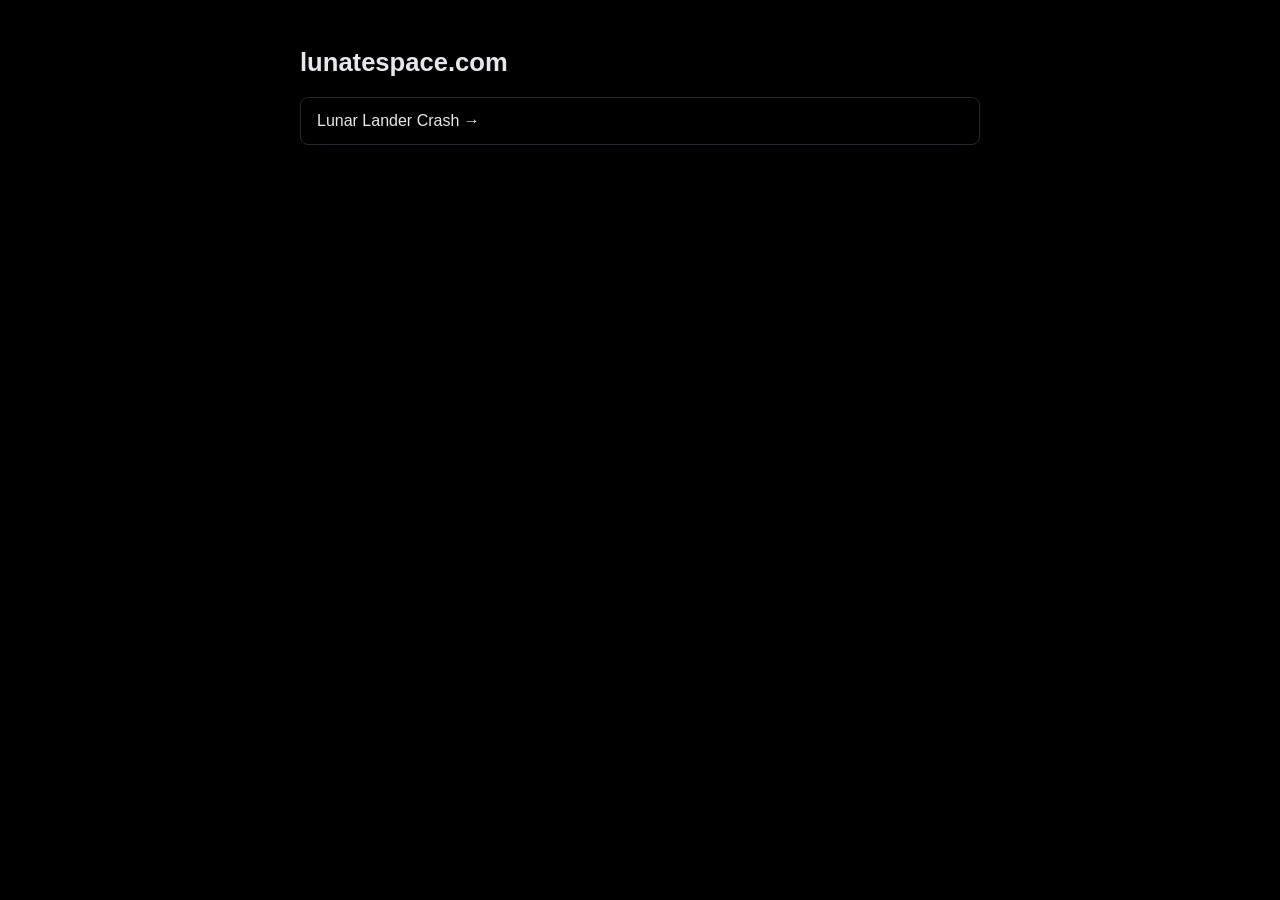
==== index.html @ 721f789e "Add files via upload" ====
<!doctype html>
<html lang="en">
<head>
<meta charset="utf-8">
<meta name="viewport" content="width=device-width, initial-scale=1">
<title>lunatespace.com</title>
<style>
  :root { color-scheme: dark; }
  html, body {
    margin: 0;
    padding: 0;
    background: #000;
    color: #e8e8ec;
    font-family: -apple-system, BlinkMacSystemFont, "Segoe UI", Roboto, sans-serif;
  }
  main {
    max-width: 680px;
    margin: 0 auto;
    padding: 48px 16px;
  }
  h1 {
    font-size: 1.6rem;
    margin: 0 0 20px;
  }
  ul {
    list-style: none;
    padding: 0;
  }
  li a {
    display: block;
    padding: 14px 16px;
    border: 1px solid #26262e;
    border-radius: 8px;
    color: #e8e8ec;
    text-decoration: none;
  }
  li a:hover {
    background: #17171c;
  }
</style>
</head>
<body>
<main>
  <h1>lunatespace.com</h1>
  <ul>
    <li><a href="lunar-lander.html">Lunar Lander Crash &rarr;</a></li>
  </ul>
</main>
</body>
</html>
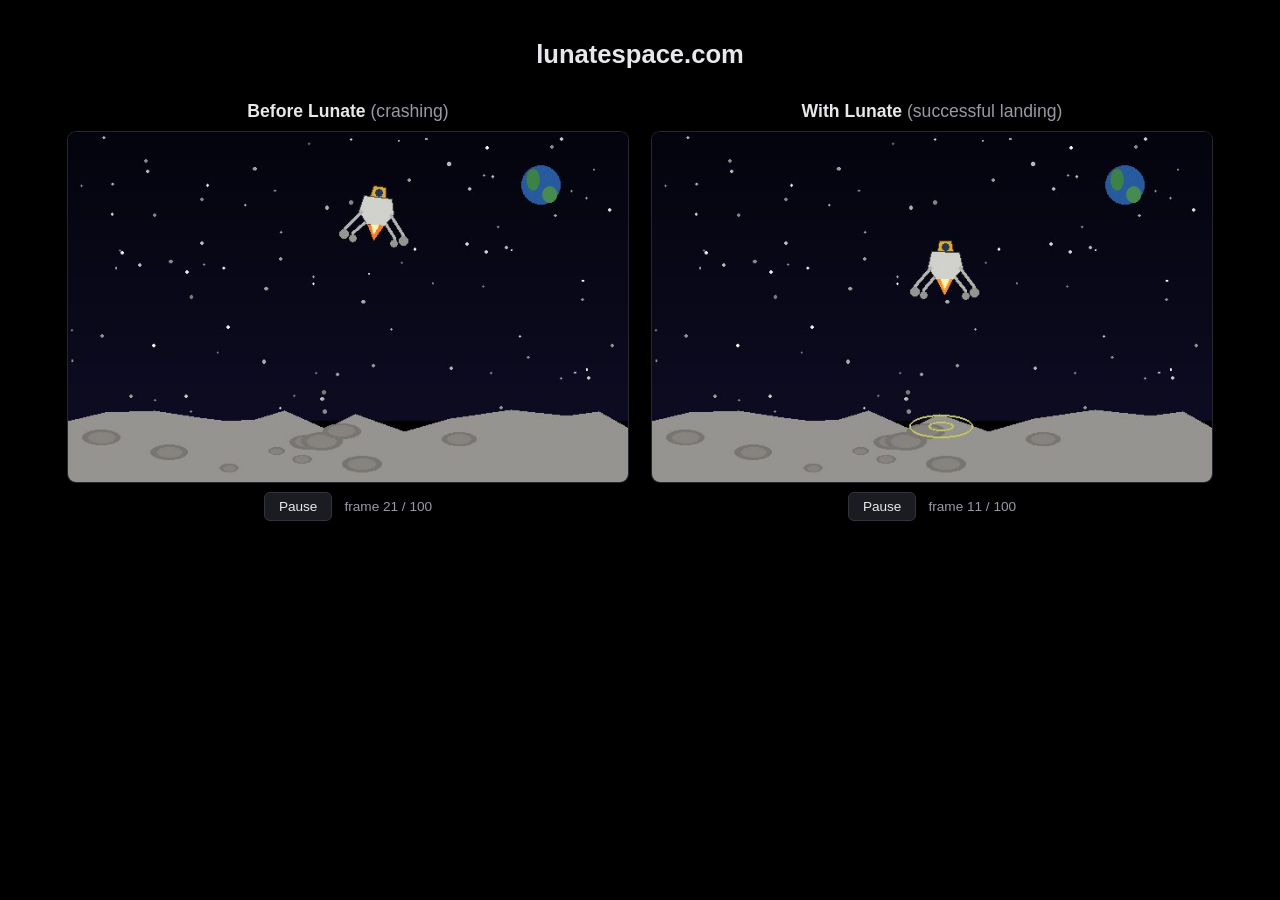
==== commit baf6321d: "Add files via upload" ====
--- a/index.html
+++ b/index.html
@@ -14,37 +14,189 @@
     font-family: -apple-system, BlinkMacSystemFont, "Segoe UI", Roboto, sans-serif;
   }
   main {
-    max-width: 680px;
+    max-width: 1200px;
     margin: 0 auto;
-    padding: 48px 16px;
+    padding: 40px 16px 64px;
+    text-align: center;
   }
   h1 {
     font-size: 1.6rem;
-    margin: 0 0 20px;
-  }
-  ul {
-    list-style: none;
-    padding: 0;
-  }
-  li a {
-    display: block;
-    padding: 14px 16px;
-    border: 1px solid #26262e;
+    margin: 0 0 32px;
+  }
+  .compare {
+    display: flex;
+    gap: 24px;
+    justify-content: center;
+    flex-wrap: wrap;
+  }
+  .panel {
+    flex: 1 1 420px;
+    max-width: 560px;
+  }
+  .panel h2 {
+    font-size: 1.1rem;
+    font-weight: 600;
+    margin: 0 0 4px;
+  }
+  .panel h2 .tag {
+    font-weight: 400;
+    color: #9a9aa5;
+  }
+  .player {
+    position: relative;
+    width: 100%;
+    aspect-ratio: 640 / 400;
+    background: #000;
     border-radius: 8px;
+    overflow: hidden;
+    box-shadow: 0 0 0 1px #26262e;
+    margin-top: 10px;
+  }
+  .player img {
+    position: absolute;
+    inset: 0;
+    width: 100%;
+    height: 100%;
+    display: none;
+  }
+  .player .loading {
+    position: absolute;
+    inset: 0;
+    display: flex;
+    align-items: center;
+    justify-content: center;
+    font-size: 0.85rem;
+    color: #7a7a85;
+  }
+  .controls {
+    margin-top: 10px;
+    display: flex;
+    align-items: center;
+    justify-content: center;
+    gap: 12px;
+    font-size: 0.85rem;
+    color: #9a9aa5;
+  }
+  button {
+    background: #1b1b22;
     color: #e8e8ec;
-    text-decoration: none;
-  }
-  li a:hover {
-    background: #17171c;
+    border: 1px solid #33333c;
+    border-radius: 6px;
+    padding: 6px 14px;
+    font-size: 0.85rem;
+    cursor: pointer;
+  }
+  button:hover {
+    background: #26262e;
   }
 </style>
 </head>
 <body>
 <main>
   <h1>lunatespace.com</h1>
-  <ul>
-    <li><a href="lunar-lander.html">Lunar Lander Crash &rarr;</a></li>
-  </ul>
+
+  <div class="compare">
+    <div class="panel">
+      <h2>Before Lunate <span class="tag">(crashing)</span></h2>
+      <div class="player" id="player-before">
+        <div class="loading">loading frames&hellip;</div>
+      </div>
+      <div class="controls">
+        <button id="toggle-before" type="button">Pause</button>
+        <span id="label-before">frame 1 / 100</span>
+      </div>
+    </div>
+
+    <div class="panel">
+      <h2>With Lunate <span class="tag">(successful landing)</span></h2>
+      <div class="player" id="player-with">
+        <div class="loading">loading frames&hellip;</div>
+      </div>
+      <div class="controls">
+        <button id="toggle-with" type="button">Pause</button>
+        <span id="label-with">frame 1 / 100</span>
+      </div>
+    </div>
+  </div>
 </main>
+
+<script>
+(function () {
+  var FRAME_COUNT = 100;
+  var FPS = 10;
+
+  function flipbook(opts) {
+    var player = document.getElementById(opts.playerId);
+    var loading = player.querySelector(".loading");
+    var toggleBtn = document.getElementById(opts.toggleId);
+    var label = document.getElementById(opts.labelId);
+
+    var images = [];
+    var loadedCount = 0;
+    var current = 0;
+    var playing = true;
+    var timer = null;
+
+    function show(index) {
+      for (var i = 0; i < images.length; i++) {
+        images[i].style.display = i === index ? "block" : "none";
+      }
+      label.textContent = "frame " + (index + 1) + " / " + FRAME_COUNT;
+    }
+
+    function tick() {
+      current = (current + 1) % FRAME_COUNT;
+      show(current);
+    }
+
+    function start() {
+      show(current);
+      timer = setInterval(tick, 1000 / FPS);
+    }
+
+    for (var i = 0; i < FRAME_COUNT; i++) {
+      var img = new Image();
+      img.src = opts.prefix + String(i).padStart(3, "0") + ".jpg";
+      img.alt = opts.alt + " frame " + (i + 1);
+      img.onload = function () {
+        loadedCount++;
+        if (loadedCount === FRAME_COUNT) {
+          loading.remove();
+          start();
+        }
+      };
+      player.appendChild(img);
+      images.push(img);
+    }
+
+    toggleBtn.addEventListener("click", function () {
+      playing = !playing;
+      if (playing) {
+        toggleBtn.textContent = "Pause";
+        timer = setInterval(tick, 1000 / FPS);
+      } else {
+        toggleBtn.textContent = "Play";
+        clearInterval(timer);
+      }
+    });
+  }
+
+  flipbook({
+    playerId: "player-before",
+    toggleId: "toggle-before",
+    labelId: "label-before",
+    prefix: "lunar-lander-frame-",
+    alt: "Lunar lander crash animation"
+  });
+
+  flipbook({
+    playerId: "player-with",
+    toggleId: "toggle-with",
+    labelId: "label-with",
+    prefix: "lunate-landing-frame-",
+    alt: "Successful lunar landing animation"
+  });
+})();
+</script>
 </body>
 </html>
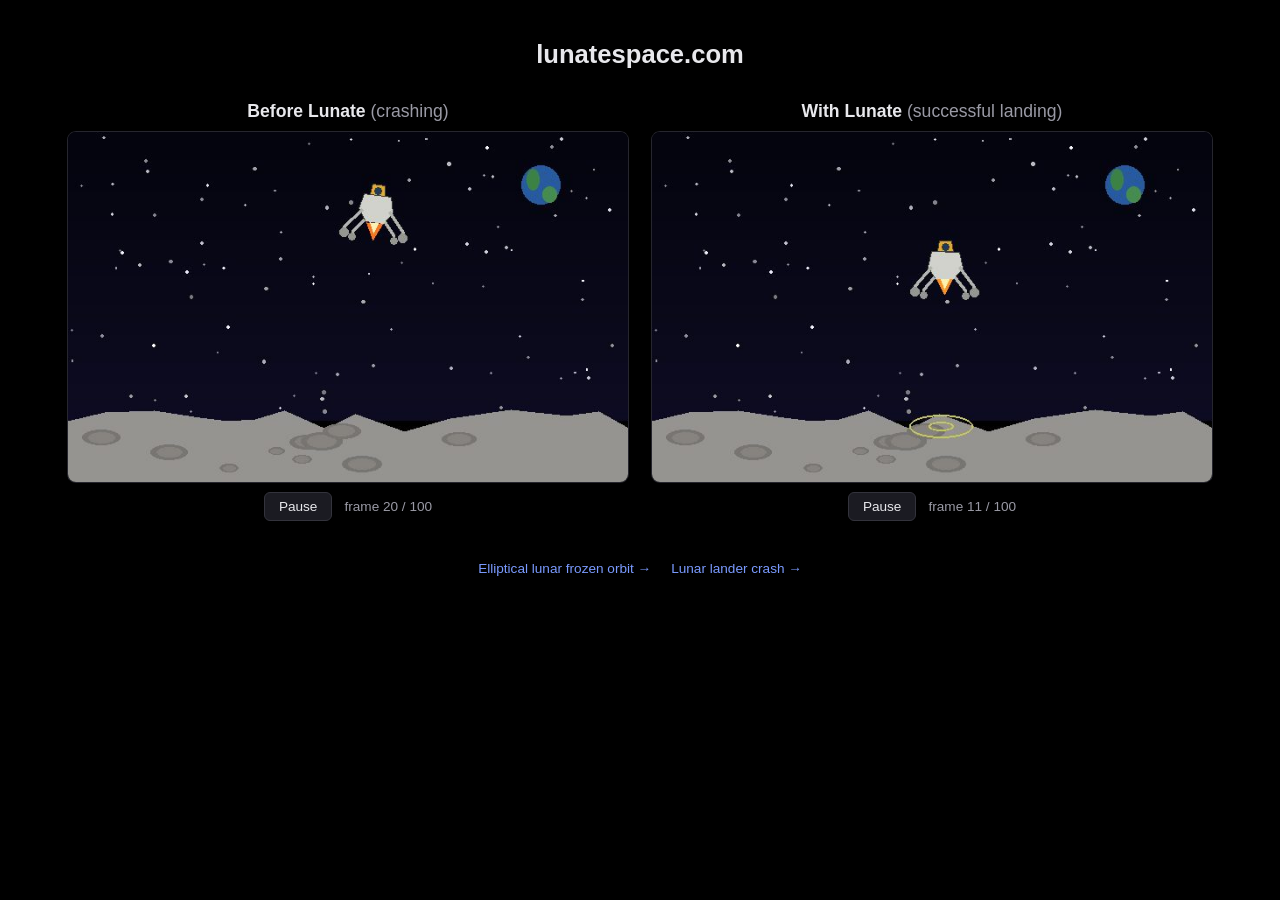
==== commit cb078d5f: "Add elliptical lunar frozen orbit visualization page New orbit.html: illustrative two-body sketch of" ====
--- a/index.html
+++ b/index.html
@@ -77,6 +77,21 @@
     font-size: 0.85rem;
     color: #9a9aa5;
   }
+  nav.more {
+    margin-top: 40px;
+    display: flex;
+    gap: 20px;
+    justify-content: center;
+    flex-wrap: wrap;
+    font-size: 0.85rem;
+  }
+  nav.more a {
+    color: #7a9aff;
+    text-decoration: none;
+  }
+  nav.more a:hover {
+    text-decoration: underline;
+  }
   button {
     background: #1b1b22;
     color: #e8e8ec;
@@ -118,6 +133,11 @@
       </div>
     </div>
   </div>
+
+  <nav class="more">
+    <a href="orbit.html">Elliptical lunar frozen orbit &rarr;</a>
+    <a href="lunar-lander.html">Lunar lander crash &rarr;</a>
+  </nav>
 </main>
 
 <script>
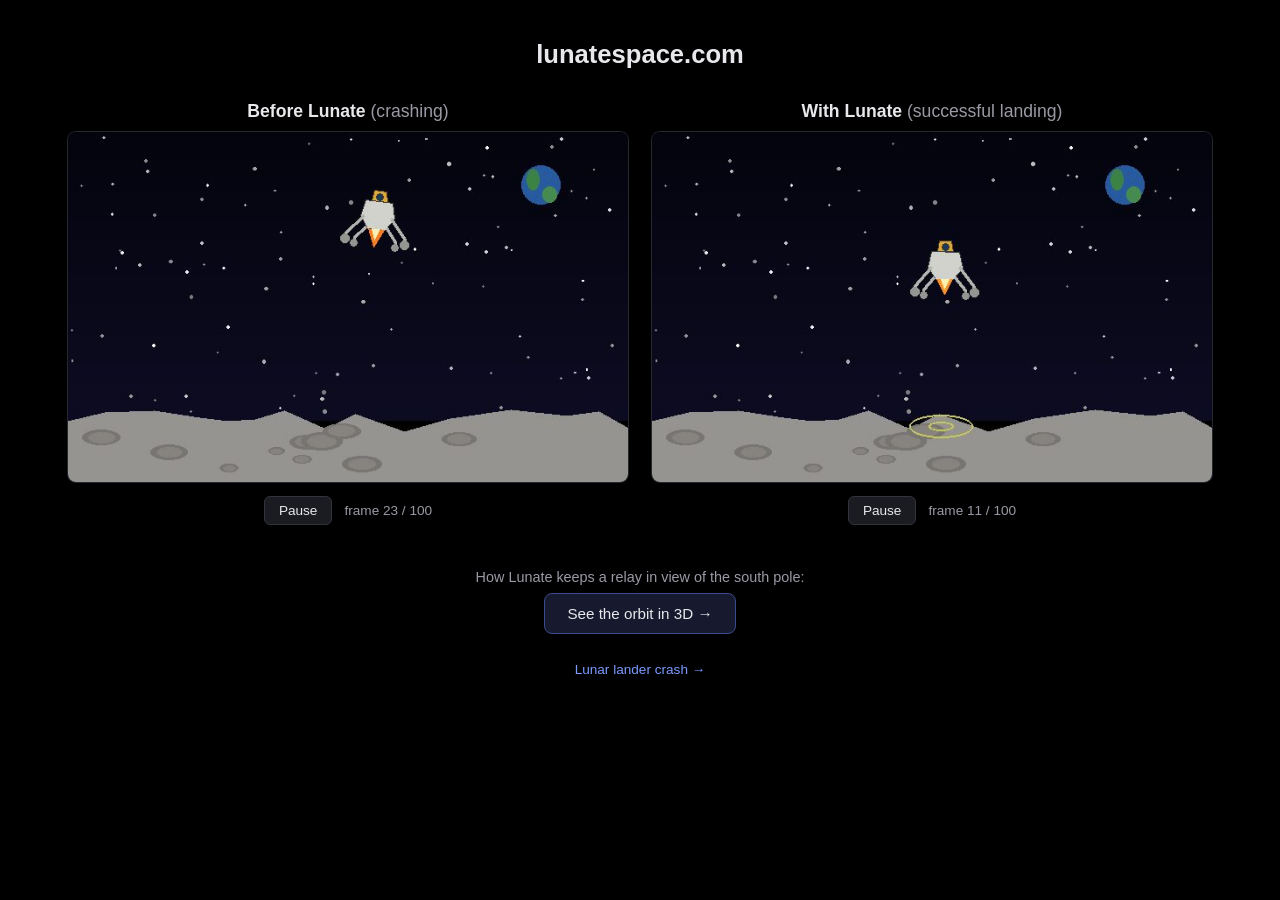
==== commit b76b5d00: "Reorganize site into assets/ + clean-URL pages; 3D orbit view Structure: - assets/css/site.css      " ====
--- a/index.html
+++ b/index.html
@@ -4,25 +4,8 @@
 <meta charset="utf-8">
 <meta name="viewport" content="width=device-width, initial-scale=1">
 <title>lunatespace.com</title>
+<link rel="stylesheet" href="assets/css/site.css">
 <style>
-  :root { color-scheme: dark; }
-  html, body {
-    margin: 0;
-    padding: 0;
-    background: #000;
-    color: #e8e8ec;
-    font-family: -apple-system, BlinkMacSystemFont, "Segoe UI", Roboto, sans-serif;
-  }
-  main {
-    max-width: 1200px;
-    margin: 0 auto;
-    padding: 40px 16px 64px;
-    text-align: center;
-  }
-  h1 {
-    font-size: 1.6rem;
-    margin: 0 0 32px;
-  }
   .compare {
     display: flex;
     gap: 24px;
@@ -40,69 +23,33 @@
   }
   .panel h2 .tag {
     font-weight: 400;
-    color: #9a9aa5;
+    color: var(--muted);
   }
-  .player {
-    position: relative;
-    width: 100%;
-    aspect-ratio: 640 / 400;
-    background: #000;
-    border-radius: 8px;
-    overflow: hidden;
-    box-shadow: 0 0 0 1px #26262e;
+  .panel .player {
     margin-top: 10px;
   }
-  .player img {
-    position: absolute;
-    inset: 0;
-    width: 100%;
-    height: 100%;
-    display: none;
+  .feature {
+    margin-top: 44px;
+    display: flex;
+    flex-direction: column;
+    align-items: center;
+    gap: 8px;
   }
-  .player .loading {
-    position: absolute;
-    inset: 0;
-    display: flex;
-    align-items: center;
-    justify-content: center;
-    font-size: 0.85rem;
-    color: #7a7a85;
-  }
-  .controls {
-    margin-top: 10px;
-    display: flex;
-    align-items: center;
-    justify-content: center;
-    gap: 12px;
-    font-size: 0.85rem;
-    color: #9a9aa5;
+  .feature p {
+    margin: 0;
+    color: var(--muted);
+    font-size: 0.9rem;
   }
   nav.more {
-    margin-top: 40px;
-    display: flex;
-    gap: 20px;
-    justify-content: center;
-    flex-wrap: wrap;
+    margin-top: 20px;
     font-size: 0.85rem;
   }
   nav.more a {
-    color: #7a9aff;
+    color: var(--accent);
     text-decoration: none;
   }
   nav.more a:hover {
     text-decoration: underline;
-  }
-  button {
-    background: #1b1b22;
-    color: #e8e8ec;
-    border: 1px solid #33333c;
-    border-radius: 6px;
-    padding: 6px 14px;
-    font-size: 0.85rem;
-    cursor: pointer;
-  }
-  button:hover {
-    background: #26262e;
   }
 </style>
 </head>
@@ -134,78 +81,22 @@
     </div>
   </div>
 
-  <nav class="more">
-    <a href="orbit.html">Elliptical lunar frozen orbit &rarr;</a>
-    <a href="lunar-lander.html">Lunar lander crash &rarr;</a>
-  </nav>
+  <div class="feature">
+    <p>How Lunate keeps a relay in view of the south pole:</p>
+    <a class="btn cta" href="orbit/">See the orbit in 3D &rarr;</a>
+    <nav class="more">
+      <a href="lunar-lander/">Lunar lander crash &rarr;</a>
+    </nav>
+  </div>
 </main>
 
+<script src="assets/js/flipbook.js"></script>
 <script>
-(function () {
-  var FRAME_COUNT = 100;
-  var FPS = 10;
-
-  function flipbook(opts) {
-    var player = document.getElementById(opts.playerId);
-    var loading = player.querySelector(".loading");
-    var toggleBtn = document.getElementById(opts.toggleId);
-    var label = document.getElementById(opts.labelId);
-
-    var images = [];
-    var loadedCount = 0;
-    var current = 0;
-    var playing = true;
-    var timer = null;
-
-    function show(index) {
-      for (var i = 0; i < images.length; i++) {
-        images[i].style.display = i === index ? "block" : "none";
-      }
-      label.textContent = "frame " + (index + 1) + " / " + FRAME_COUNT;
-    }
-
-    function tick() {
-      current = (current + 1) % FRAME_COUNT;
-      show(current);
-    }
-
-    function start() {
-      show(current);
-      timer = setInterval(tick, 1000 / FPS);
-    }
-
-    for (var i = 0; i < FRAME_COUNT; i++) {
-      var img = new Image();
-      img.src = opts.prefix + String(i).padStart(3, "0") + ".jpg";
-      img.alt = opts.alt + " frame " + (i + 1);
-      img.onload = function () {
-        loadedCount++;
-        if (loadedCount === FRAME_COUNT) {
-          loading.remove();
-          start();
-        }
-      };
-      player.appendChild(img);
-      images.push(img);
-    }
-
-    toggleBtn.addEventListener("click", function () {
-      playing = !playing;
-      if (playing) {
-        toggleBtn.textContent = "Pause";
-        timer = setInterval(tick, 1000 / FPS);
-      } else {
-        toggleBtn.textContent = "Play";
-        clearInterval(timer);
-      }
-    });
-  }
-
   flipbook({
     playerId: "player-before",
     toggleId: "toggle-before",
     labelId: "label-before",
-    prefix: "lunar-lander-frame-",
+    prefix: "assets/img/lunar-lander/frame-",
     alt: "Lunar lander crash animation"
   });
 
@@ -213,10 +104,9 @@
     playerId: "player-with",
     toggleId: "toggle-with",
     labelId: "label-with",
-    prefix: "lunate-landing-frame-",
+    prefix: "assets/img/lunate-landing/frame-",
     alt: "Successful lunar landing animation"
   });
-})();
 </script>
 </body>
 </html>
--- a/assets/css/site.css
+++ b/assets/css/site.css
@@ -0,0 +1,154 @@
+/* lunatespace.com — shared styles */
+
+:root {
+  color-scheme: dark;
+
+  --bg: #000;
+  --fg: #e8e8ec;
+  --muted: #9a9aa5;
+  --dim: #7a7a85;
+  --hairline: #26262e;
+  --border: #33333c;
+  --surface: #1b1b22;
+  --surface-hover: #26262e;
+  --accent: #7a9aff;
+
+  --font: -apple-system, BlinkMacSystemFont, "Segoe UI", Roboto, sans-serif;
+}
+
+html, body {
+  margin: 0;
+  padding: 0;
+  background: var(--bg);
+  color: var(--fg);
+  font-family: var(--font);
+}
+
+main {
+  max-width: 1200px;
+  margin: 0 auto;
+  padding: 40px 16px 64px;
+  text-align: center;
+}
+
+main.narrow {
+  max-width: 680px;
+  padding-top: 32px;
+}
+
+h1 {
+  font-size: 1.6rem;
+  margin: 0 0 32px;
+}
+
+main.narrow h1 {
+  font-size: 1.4rem;
+  font-weight: 600;
+  margin: 0 0 4px;
+}
+
+p.sub {
+  margin: 0 0 20px;
+  color: var(--muted);
+  font-size: 0.9rem;
+}
+
+p.note {
+  margin: 20px auto 0;
+  max-width: 520px;
+  font-size: 0.8rem;
+  line-height: 1.5;
+  color: var(--dim);
+}
+
+/* Frame-sequence player (flipbook) */
+.player {
+  position: relative;
+  width: 100%;
+  aspect-ratio: 640 / 400;
+  background: #000;
+  border-radius: 8px;
+  overflow: hidden;
+  box-shadow: 0 0 0 1px var(--hairline);
+}
+
+.player img {
+  position: absolute;
+  inset: 0;
+  width: 100%;
+  height: 100%;
+  display: none;
+}
+
+.player .loading {
+  position: absolute;
+  inset: 0;
+  display: flex;
+  align-items: center;
+  justify-content: center;
+  font-size: 0.85rem;
+  color: var(--dim);
+}
+
+.controls {
+  margin-top: 14px;
+  display: flex;
+  align-items: center;
+  justify-content: center;
+  gap: 12px;
+  font-size: 0.85rem;
+  color: var(--muted);
+}
+
+/* Buttons and button-styled links */
+button,
+.btn {
+  background: var(--surface);
+  color: var(--fg);
+  border: 1px solid var(--border);
+  border-radius: 6px;
+  padding: 6px 14px;
+  font-size: 0.85rem;
+  font-family: inherit;
+  cursor: pointer;
+  text-decoration: none;
+  display: inline-block;
+}
+
+button:hover,
+.btn:hover {
+  background: var(--surface-hover);
+}
+
+button:focus-visible,
+.btn:focus-visible,
+a:focus-visible {
+  outline: 2px solid var(--accent);
+  outline-offset: 2px;
+}
+
+/* Primary call-to-action */
+.btn.cta {
+  padding: 11px 22px;
+  font-size: 0.95rem;
+  border-radius: 8px;
+  border-color: #3a4a8f;
+  background: #171a2e;
+}
+
+.btn.cta:hover {
+  background: #1e2340;
+  border-color: #4a5ab0;
+}
+
+a.back {
+  display: inline-block;
+  margin-top: 28px;
+  color: var(--accent);
+  font-size: 0.85rem;
+  text-decoration: none;
+}
+
+a.back:hover {
+  text-decoration: underline;
+}
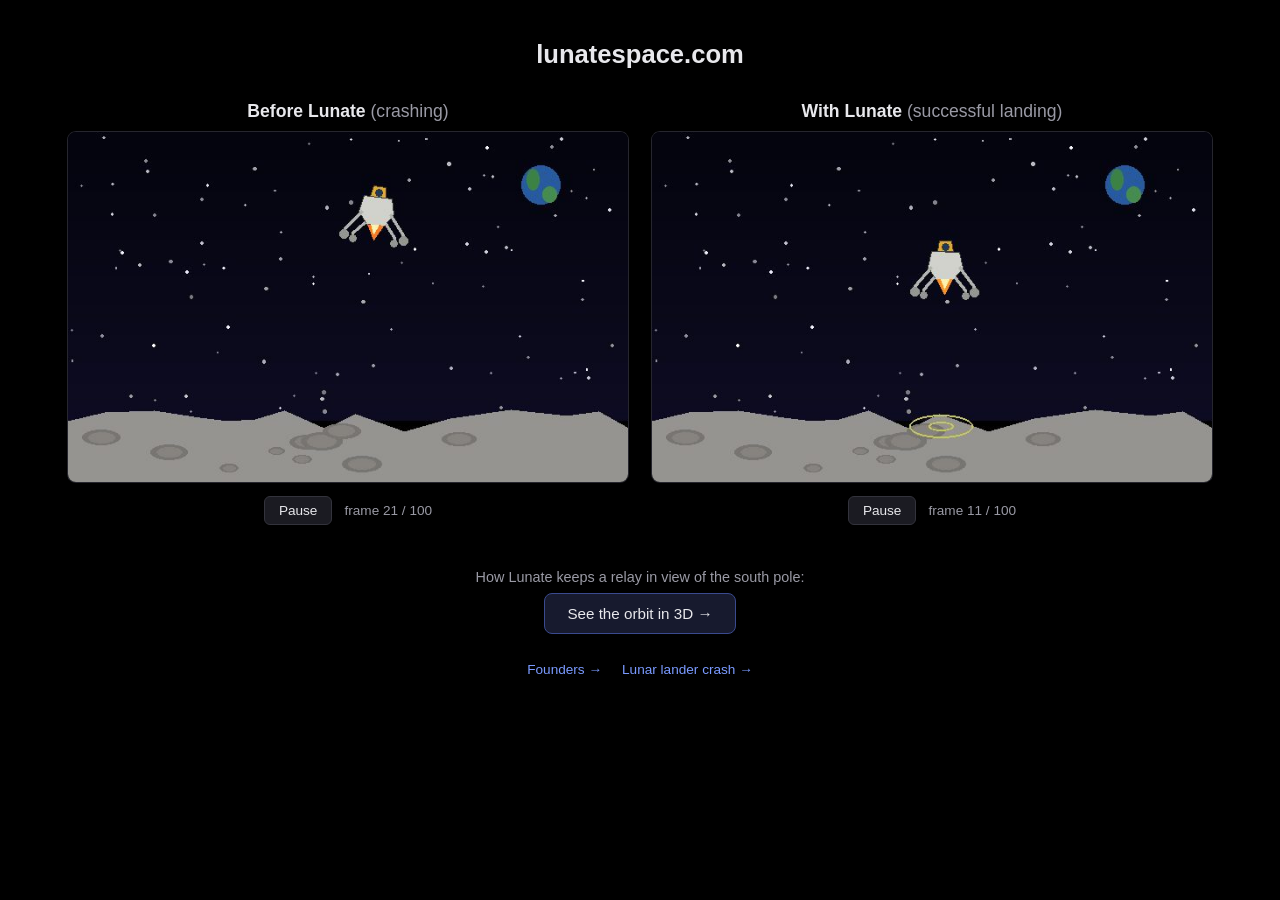
==== commit a20661f2: "Add founders page New founders/ page: mission blurb + Caroline and Caleb as co-founders, portraits f" ====
--- a/index.html
+++ b/index.html
@@ -43,6 +43,10 @@
   nav.more {
     margin-top: 20px;
     font-size: 0.85rem;
+    display: flex;
+    gap: 20px;
+    justify-content: center;
+    flex-wrap: wrap;
   }
   nav.more a {
     color: var(--accent);
@@ -85,6 +89,7 @@
     <p>How Lunate keeps a relay in view of the south pole:</p>
     <a class="btn cta" href="orbit/">See the orbit in 3D &rarr;</a>
     <nav class="more">
+      <a href="founders/">Founders &rarr;</a>
       <a href="lunar-lander/">Lunar lander crash &rarr;</a>
     </nav>
   </div>
